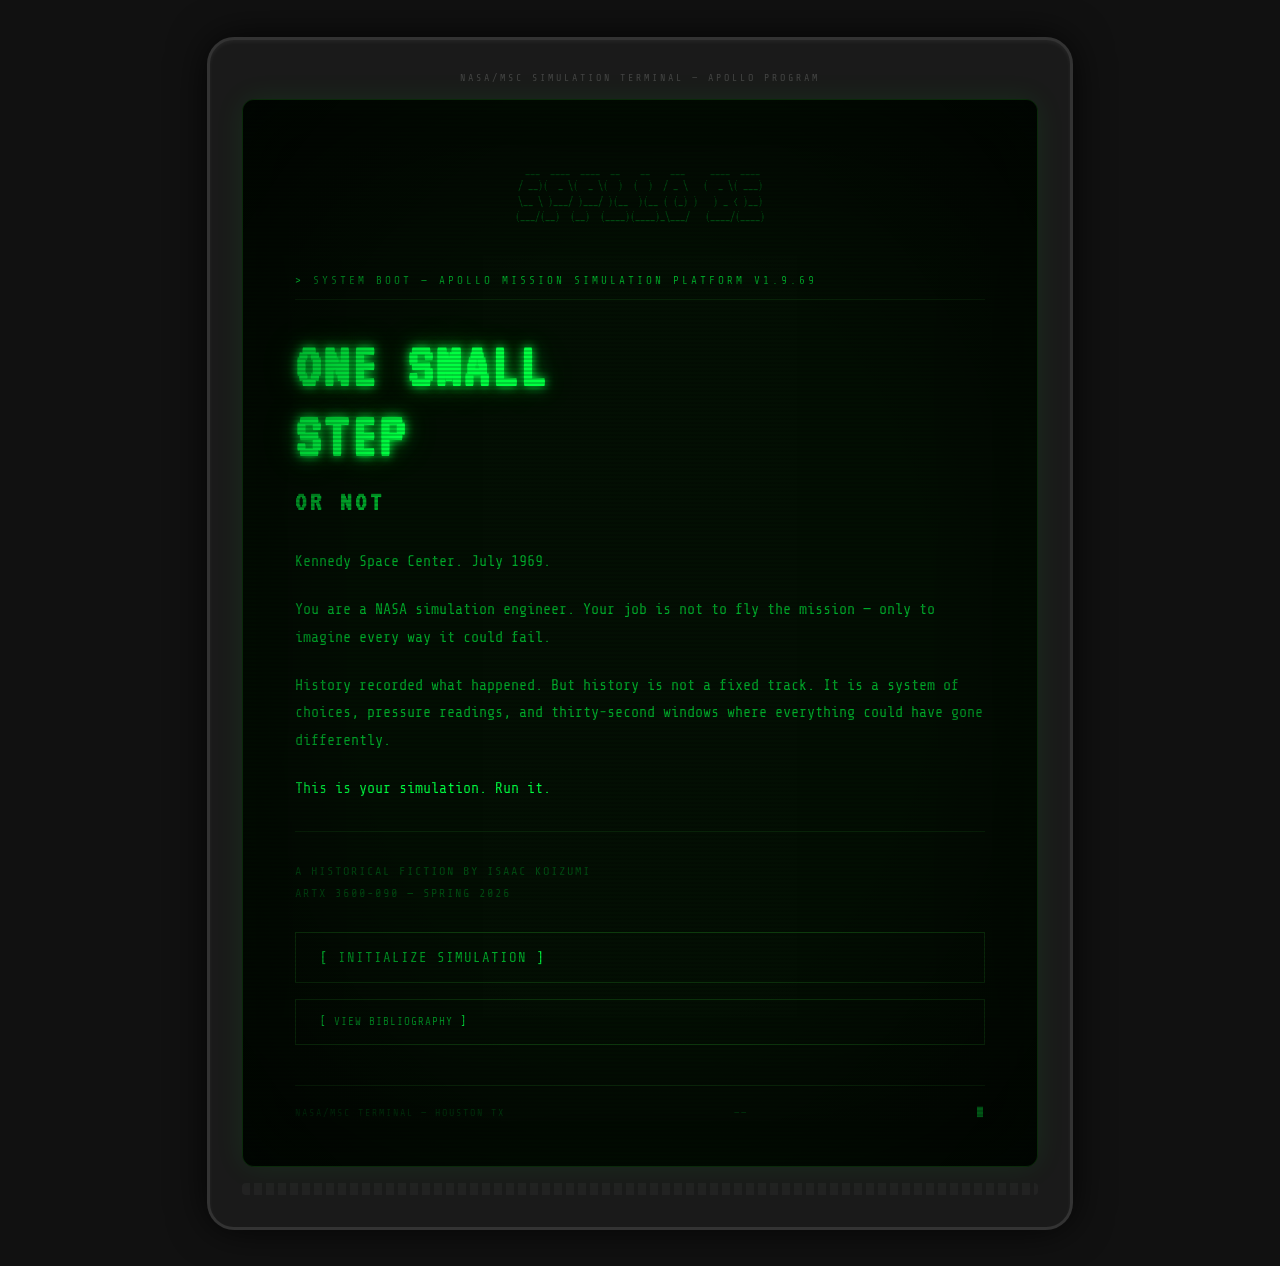
==== index.html @ 43276306 "Push this test." ====
<!DOCTYPE html>
<html lang="en">
<head>
  <meta charset="UTF-8">
  <meta name="viewport" content="width=device-width, initial-scale=1.0">
  <title>One Small Step — Apollo 11 Simulation</title>
  <link rel="stylesheet" href="style.css">
</head>
<body>
  <div class="crt-shell">
    <div class="crt-screen">

      <div class="title-ascii">
 ___  ____  ____  __    __    ___     ____  ____
/ __)(  _ \(  _ \(  )  (  )  / _ \   (  _ \( ___)
\__ \ )___/ )___/ )(__  )(__ ( (_) )   ) _ < )__)
(___/(__)  (__)  (____)(____)_\___/   (____/(____)
      </div>

      <div class="timestamp">SYSTEM BOOT — APOLLO MISSION SIMULATION PLATFORM v1.9.69</div>

      <h1>ONE SMALL<br>STEP</h1>
      <h2>OR NOT</h2>

      <p>Kennedy Space Center. July 1969.</p>
      <p>You are a NASA simulation engineer. Your job is not to fly the mission — only to imagine every way it could fail.</p>
      <p>History recorded what happened. But history is not a fixed track. It is a system of choices, pressure readings, and thirty-second windows where everything could have gone differently.</p>
      <p class="highlight">This is your simulation. Run it.</p>

      <hr class="divider">

      <p style="font-size:12px; color:#004d12; letter-spacing:2px;">A HISTORICAL FICTION BY ISAAC KOIZUMI<br>ARTX 3600-090 — SPRING 2026</p>

      <div class="choices" style="margin-top: 28px;">
        <a class="btn" href="opening.html">INITIALIZE SIMULATION</a>
        <a class="btn" href="bibliography.html" style="font-size:11px;">VIEW BIBLIOGRAPHY</a>
      </div>

      <div class="status-bar">
        <span>NASA/MSC TERMINAL — HOUSTON TX</span>
        <span id="clock">——</span>
        <span class="blink">█</span>
      </div>

    </div>
  </div>
  <script src="crt.js"></script>
</body>
</html>
---- style.css ----
/* ═══════════════════════════════════════════
   APOLLO SIM — CRT TERMINAL STYLESHEET
   NASA Johnson Space Center, 1969
═══════════════════════════════════════════ */

@import url('https://fonts.googleapis.com/css2?family=VT323&family=Share+Tech+Mono&display=swap');

:root {
  --green: #00ff41;
  --green-dim: #00aa2a;
  --green-bright: #7fff9a;
  --green-glow: rgba(0, 255, 65, 0.15);
  --bg: #000000;
  --screen-bg: #030f03;
}

* {
  margin: 0;
  padding: 0;
  box-sizing: border-box;
}

html, body {
  width: 100%;
  min-height: 100vh;
  background: #111;
  display: flex;
  align-items: center;
  justify-content: center;
  font-family: 'Share Tech Mono', monospace;
  overflow-x: hidden;
}

/* ── CRT OUTER SHELL ── */
.crt-shell {
  width: min(860px, 96vw);
  background: #1a1a1a;
  border-radius: 24px;
  padding: 32px;
  box-shadow:
    0 0 0 3px #333,
    0 0 40px rgba(0,0,0,0.9),
    inset 0 2px 4px rgba(255,255,255,0.05);
  position: relative;
  margin: 40px auto;
}

.crt-shell::before {
  content: 'NASA/MSC SIMULATION TERMINAL — APOLLO PROGRAM';
  display: block;
  color: #444;
  font-family: 'Share Tech Mono', monospace;
  font-size: 10px;
  letter-spacing: 3px;
  text-align: center;
  margin-bottom: 16px;
}

.crt-shell::after {
  content: '';
  display: block;
  height: 12px;
  margin-top: 16px;
  background: repeating-linear-gradient(
    90deg,
    #222 0px, #222 8px,
    #1a1a1a 8px, #1a1a1a 12px
  );
  border-radius: 4px;
}

/* ── CRT SCREEN ── */
.crt-screen {
  background: var(--screen-bg);
  border-radius: 12px;
  padding: 48px 52px;
  position: relative;
  overflow: hidden;
  min-height: 500px;
  border: 1px solid #0a2a0a;
  box-shadow:
    inset 0 0 80px rgba(0, 255, 65, 0.03),
    inset 0 0 200px rgba(0,0,0,0.5),
    0 0 30px rgba(0, 255, 65, 0.08);
}

/* Scanlines */
.crt-screen::before {
  content: '';
  position: absolute;
  inset: 0;
  background: repeating-linear-gradient(
    0deg,
    transparent,
    transparent 2px,
    rgba(0, 0, 0, 0.18) 2px,
    rgba(0, 0, 0, 0.18) 4px
  );
  pointer-events: none;
  z-index: 10;
}

/* Vignette */
.crt-screen::after {
  content: '';
  position: absolute;
  inset: 0;
  background: radial-gradient(
    ellipse at center,
    transparent 50%,
    rgba(0,0,0,0.65) 100%
  );
  pointer-events: none;
  z-index: 11;
}

/* Flicker animation */
@keyframes flicker {
  0%   { opacity: 1; }
  92%  { opacity: 1; }
  93%  { opacity: 0.85; }
  94%  { opacity: 1; }
  96%  { opacity: 0.92; }
  100% { opacity: 1; }
}

.crt-screen {
  animation: flicker 8s infinite;
}

/* ── TYPOGRAPHY ── */
.timestamp {
  font-family: 'Share Tech Mono', monospace;
  font-size: 11px;
  color: var(--green-dim);
  letter-spacing: 3px;
  text-transform: uppercase;
  margin-bottom: 32px;
  border-bottom: 1px solid #0a2a0a;
  padding-bottom: 12px;
  position: relative;
  z-index: 5;
}

.timestamp::before {
  content: '> ';
  color: var(--green);
}

h1 {
  font-family: 'VT323', monospace;
  font-size: clamp(36px, 6vw, 64px);
  color: var(--green);
  text-shadow:
    0 0 10px var(--green),
    0 0 20px rgba(0,255,65,0.4),
    0 0 40px rgba(0,255,65,0.2);
  line-height: 1.1;
  margin-bottom: 16px;
  position: relative;
  z-index: 5;
  letter-spacing: 2px;
}

h2 {
  font-family: 'VT323', monospace;
  font-size: clamp(20px, 3vw, 28px);
  color: var(--green-dim);
  letter-spacing: 4px;
  margin-bottom: 32px;
  position: relative;
  z-index: 5;
}

p {
  font-family: 'Share Tech Mono', monospace;
  font-size: clamp(13px, 1.8vw, 15px);
  color: var(--green-dim);
  line-height: 1.85;
  margin-bottom: 20px;
  position: relative;
  z-index: 5;
}

p.highlight {
  color: var(--green);
}

/* ── ALARM DISPLAY ── */
.alarm {
  font-family: 'VT323', monospace;
  font-size: clamp(48px, 8vw, 80px);
  color: var(--green);
  text-align: center;
  text-shadow:
    0 0 20px var(--green),
    0 0 40px rgba(0,255,65,0.6),
    0 0 80px rgba(0,255,65,0.3);
  letter-spacing: 16px;
  margin: 32px 0;
  position: relative;
  z-index: 5;
  animation: alarm-pulse 1.2s ease-in-out infinite;
}

@keyframes alarm-pulse {
  0%, 100% { opacity: 1; text-shadow: 0 0 20px var(--green), 0 0 40px rgba(0,255,65,0.6); }
  50% { opacity: 0.7; text-shadow: 0 0 10px var(--green), 0 0 20px rgba(0,255,65,0.3); }
}

/* ── CHOICE BUTTONS ── */
.choices {
  display: flex;
  flex-direction: column;
  gap: 16px;
  margin-top: 36px;
  position: relative;
  z-index: 5;
}

.choice-label {
  font-family: 'Share Tech Mono', monospace;
  font-size: 11px;
  color: var(--green-dim);
  letter-spacing: 3px;
  text-transform: uppercase;
  margin-bottom: 8px;
}

.btn {
  display: block;
  font-family: 'Share Tech Mono', monospace;
  font-size: clamp(12px, 1.6vw, 14px);
  color: var(--green-dim);
  background: transparent;
  border: 1px solid #0d3a0d;
  padding: 14px 24px;
  text-decoration: none;
  cursor: pointer;
  transition: all 0.12s ease;
  position: relative;
  letter-spacing: 1px;
  line-height: 1.5;
}

.btn::before {
  content: '[ ';
  color: var(--green);
}

.btn::after {
  content: ' ]';
  color: var(--green);
}

.btn:hover {
  color: var(--green);
  border-color: var(--green-dim);
  background: rgba(0, 255, 65, 0.04);
  text-shadow: 0 0 8px rgba(0,255,65,0.5);
  box-shadow: 0 0 16px rgba(0,255,65,0.08), inset 0 0 16px rgba(0,255,65,0.03);
  padding-left: 32px;
}

/* ── DECISION LOG ── */
.decision-log {
  border-left: 2px solid #0d3a0d;
  padding-left: 20px;
  margin: 28px 0;
  position: relative;
  z-index: 5;
}

.decision-log p {
  font-size: 13px;
  color: #006618;
  font-style: italic;
}

/* ── STATUS BAR ── */
.status-bar {
  display: flex;
  justify-content: space-between;
  align-items: center;
  border-top: 1px solid #0a2a0a;
  padding-top: 20px;
  margin-top: 40px;
  position: relative;
  z-index: 5;
}

.status-bar span {
  font-size: 10px;
  color: #004410;
  letter-spacing: 2px;
  text-transform: uppercase;
}

.status-bar .blink {
  color: var(--green-dim);
  animation: blink-cursor 1s step-end infinite;
}

@keyframes blink-cursor {
  0%, 100% { opacity: 1; }
  50% { opacity: 0; }
}

/* ── DIVIDER ── */
.divider {
  border: none;
  border-top: 1px solid #0a2a0a;
  margin: 28px 0;
  position: relative;
  z-index: 5;
}

/* ── ENDING VARIANTS ── */
.ending-good .alarm-text {
  font-family: 'VT323', monospace;
  font-size: clamp(36px, 5vw, 56px);
  color: var(--green);
  text-shadow: 0 0 20px var(--green), 0 0 40px rgba(0,255,65,0.4);
  letter-spacing: 8px;
  margin: 24px 0;
  position: relative;
  z-index: 5;
}

.ending-abort .alarm-text {
  font-family: 'VT323', monospace;
  font-size: clamp(36px, 5vw, 56px);
  color: #ff4400;
  text-shadow: 0 0 20px #ff4400, 0 0 40px rgba(255,68,0,0.4);
  letter-spacing: 8px;
  margin: 24px 0;
  position: relative;
  z-index: 5;
  animation: alarm-pulse 1.2s ease-in-out infinite;
}

.ending-abort p {
  color: #aa3300;
}

.ending-abort .btn {
  color: #aa3300;
  border-color: #3a0a00;
}

.ending-abort .btn::before,
.ending-abort .btn::after {
  color: #ff4400;
}

.ending-abort .btn:hover {
  color: #ff4400;
  border-color: #aa3300;
  background: rgba(255, 68, 0, 0.04);
  text-shadow: 0 0 8px rgba(255,68,0,0.5);
  box-shadow: 0 0 16px rgba(255,68,0,0.08);
}

/* ── PAGE TRANSITION ── */
@keyframes screen-on {
  0%   { opacity: 0; transform: scaleY(0.02); filter: brightness(3); }
  10%  { opacity: 1; transform: scaleY(1.02); filter: brightness(1.5); }
  20%  { transform: scaleY(0.99); filter: brightness(1); }
  100% { transform: scaleY(1); opacity: 1; filter: brightness(1); }
}

.crt-screen {
  animation: screen-on 0.4s ease-out, flicker 8s 0.4s infinite;
}

/* ── TITLE PAGE SPECIFIC ── */
.title-ascii {
  font-family: 'VT323', monospace;
  font-size: clamp(10px, 1.5vw, 13px);
  color: #004d12;
  line-height: 1.2;
  white-space: pre;
  margin-bottom: 32px;
  position: relative;
  z-index: 5;
  text-align: center;
}

.title-subtitle {
  font-size: 11px;
  letter-spacing: 4px;
  color: #004d12;
  text-transform: uppercase;
  margin-bottom: 8px;
  position: relative;
  z-index: 5;
}

/* ── NAV LINK ── */
.nav-back {
  font-family: 'Share Tech Mono', monospace;
  font-size: 11px;
  color: #004d12;
  text-decoration: none;
  letter-spacing: 2px;
  position: relative;
  z-index: 5;
}

.nav-back:hover {
  color: var(--green-dim);
}

/* ── SCROLLBAR ── */
::-webkit-scrollbar { width: 6px; }
::-webkit-scrollbar-track { background: #0a0a0a; }
::-webkit-scrollbar-thumb { background: #0d3a0d; border-radius: 3px; }
::-webkit-scrollbar-thumb:hover { background: var(--green-dim); }
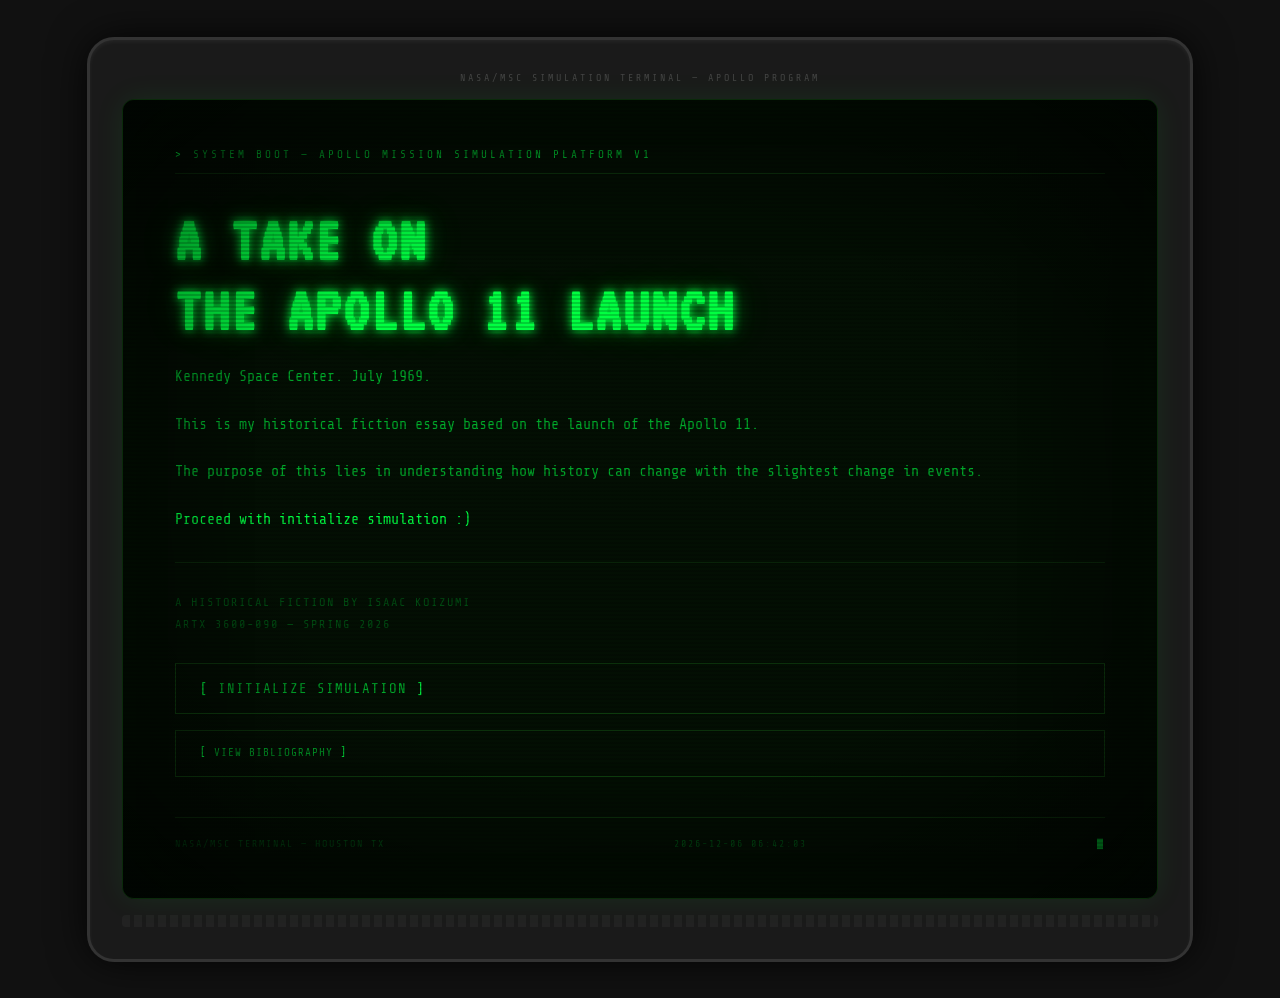
==== commit e8c29a62: "Changed text of the main menu page" ====
--- a/index.html
+++ b/index.html
@@ -3,29 +3,21 @@
 <head>
   <meta charset="UTF-8">
   <meta name="viewport" content="width=device-width, initial-scale=1.0">
-  <title>One Small Step — Apollo 11 Simulation</title>
+  <title>A Take on the Apollo 11 Mission — Apollo 11 Simulation</title>
   <link rel="stylesheet" href="style.css">
 </head>
 <body>
   <div class="crt-shell">
     <div class="crt-screen">
 
-      <div class="title-ascii">
- ___  ____  ____  __    __    ___     ____  ____
-/ __)(  _ \(  _ \(  )  (  )  / _ \   (  _ \( ___)
-\__ \ )___/ )___/ )(__  )(__ ( (_) )   ) _ < )__)
-(___/(__)  (__)  (____)(____)_\___/   (____/(____)
-      </div>
+      <div class="timestamp">SYSTEM BOOT — APOLLO MISSION SIMULATION PLATFORM v1</div>
 
-      <div class="timestamp">SYSTEM BOOT — APOLLO MISSION SIMULATION PLATFORM v1.9.69</div>
-
-      <h1>ONE SMALL<br>STEP</h1>
-      <h2>OR NOT</h2>
+      <h1>A TAKE ON <br>THE APOLLO 11 LAUNCH</h1>
 
       <p>Kennedy Space Center. July 1969.</p>
-      <p>You are a NASA simulation engineer. Your job is not to fly the mission — only to imagine every way it could fail.</p>
-      <p>History recorded what happened. But history is not a fixed track. It is a system of choices, pressure readings, and thirty-second windows where everything could have gone differently.</p>
-      <p class="highlight">This is your simulation. Run it.</p>
+      <p>This is my historical fiction essay based on the launch of the Apollo 11.</p>
+      <p>The purpose of this lies in understanding how history can change with the slightest change in events.</p>
+      <p class="highlight">Proceed with initialize simulation :)</p>
 
       <hr class="divider">
 
--- a/style.css
+++ b/style.css
@@ -33,7 +33,7 @@
 
 /* ── CRT OUTER SHELL ── */
 .crt-shell {
-  width: min(860px, 96vw);
+  width: min(1100px, 96vw);
   background: #1a1a1a;
   border-radius: 24px;
   padding: 32px;
@@ -411,6 +411,84 @@
   color: var(--green-dim);
 }
 
+/* ── IMAGES ── */
+.img-wrap {
+  position: relative;
+  z-index: 5;
+  margin: 28px 0;
+  border: 1px solid #0a2a0a;
+}
+
+.img-wrap img {
+  display: block;
+  width: 100%;
+  opacity: 0.85;
+  filter: sepia(0.4) hue-rotate(80deg) saturate(1.5) brightness(0.75);
+}
+
+.img-caption {
+  font-size: 10px;
+  color: #004d12;
+  letter-spacing: 2px;
+  padding: 6px 12px;
+  border-top: 1px solid #0a2a0a;
+}
+
+/* ── SLIDESHOW ── */
+.slideshow {
+  position: relative;
+  z-index: 5;
+  margin: 28px 0;
+  border: 1px solid #0a2a0a;
+}
+
+.slideshow-track img {
+  display: none;
+  width: 100%;
+  opacity: 0.85;
+  filter: sepia(0.4) hue-rotate(80deg) saturate(1.5) brightness(0.75);
+}
+
+.slideshow-track img.active {
+  display: block;
+}
+
+.slideshow-controls {
+  display: flex;
+  justify-content: space-between;
+  align-items: center;
+  padding: 8px 12px;
+  border-top: 1px solid #0a2a0a;
+}
+
+.slideshow-btn {
+  font-family: 'Share Tech Mono', monospace;
+  font-size: 11px;
+  color: #004d12;
+  background: none;
+  border: none;
+  cursor: pointer;
+  letter-spacing: 2px;
+  padding: 0;
+}
+
+.slideshow-btn:hover { color: var(--green-dim); }
+
+.slideshow-counter {
+  font-family: 'Share Tech Mono', monospace;
+  font-size: 10px;
+  color: #004d12;
+  letter-spacing: 2px;
+}
+
+.slideshow-caption {
+  font-size: 10px;
+  color: #004d12;
+  letter-spacing: 2px;
+  padding: 4px 12px 8px;
+  min-height: 24px;
+}
+
 /* ── SCROLLBAR ── */
 ::-webkit-scrollbar { width: 6px; }
 ::-webkit-scrollbar-track { background: #0a0a0a; }
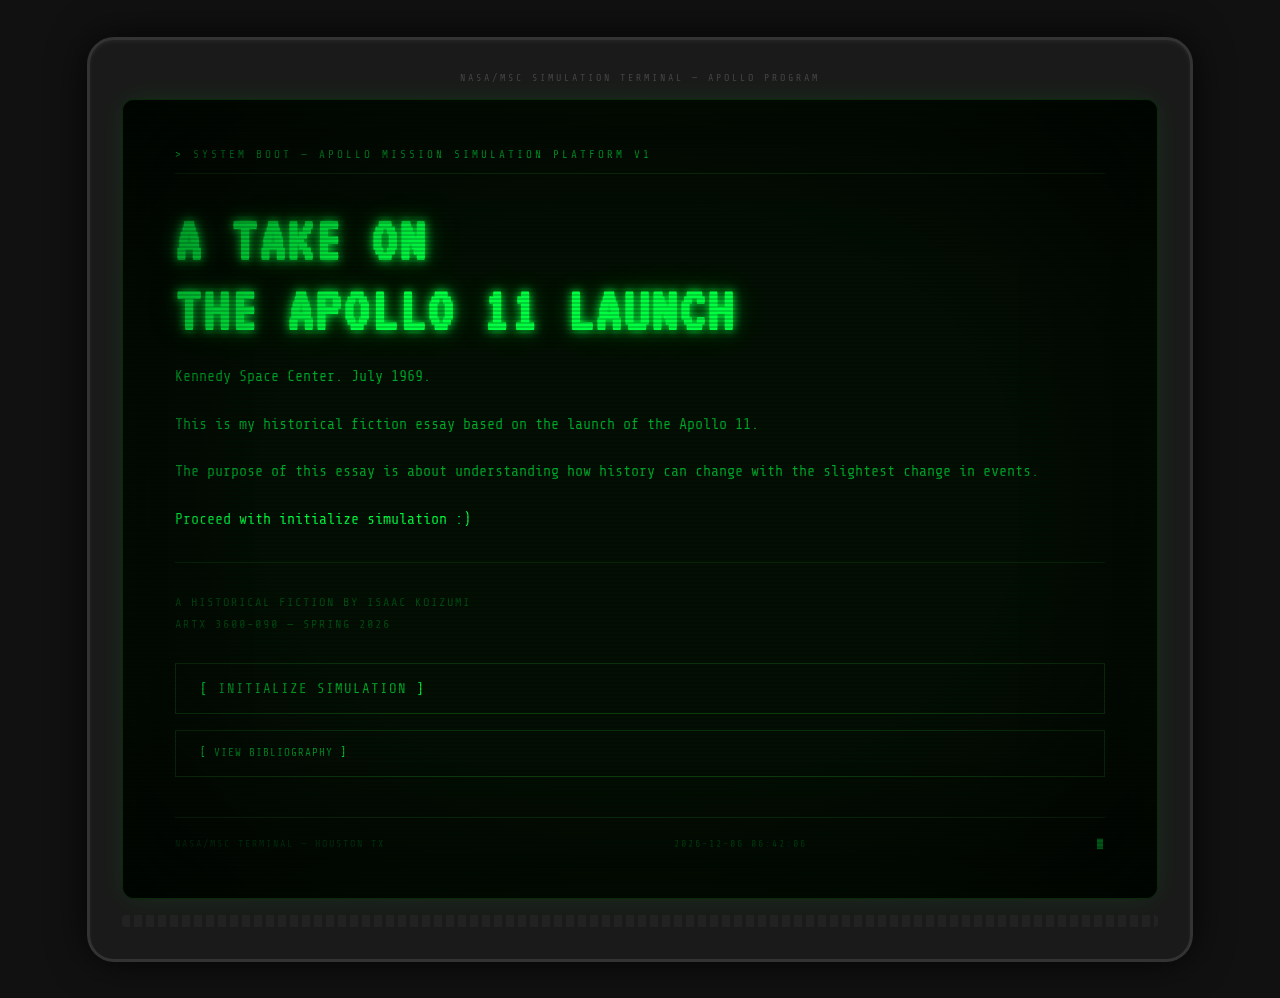
==== commit 4d8b692d: "Less cringe" ====
--- a/index.html
+++ b/index.html
@@ -16,7 +16,7 @@
 
       <p>Kennedy Space Center. July 1969.</p>
       <p>This is my historical fiction essay based on the launch of the Apollo 11.</p>
-      <p>The purpose of this lies in understanding how history can change with the slightest change in events.</p>
+      <p>The purpose of this essay is about understanding how history can change with the slightest change in events.</p>
       <p class="highlight">Proceed with initialize simulation :)</p>
 
       <hr class="divider">
